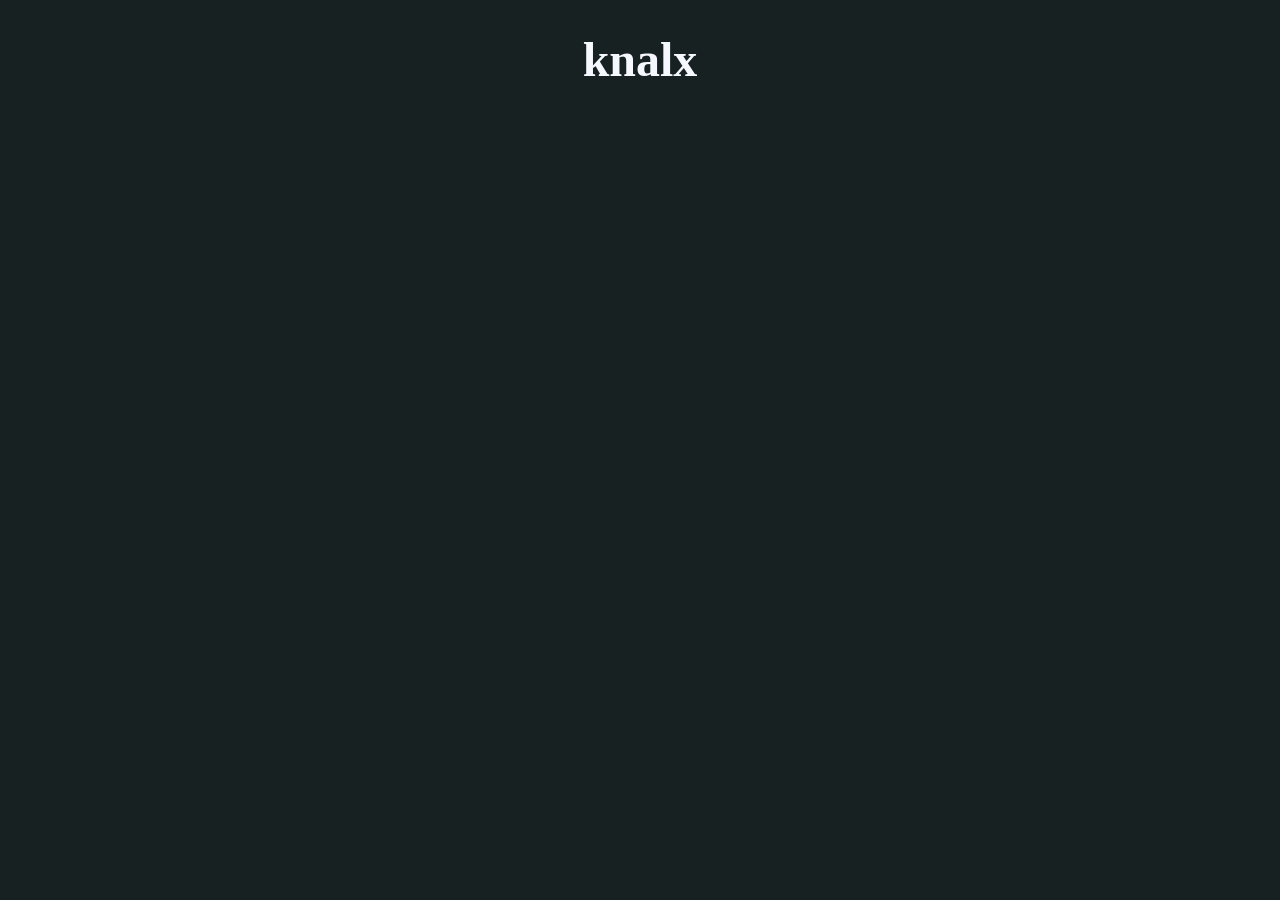
==== index.html @ 8610b1f1 "initial page" ====
<!doctype html>

<html lang="en">
<head>
  <meta charset="utf-8">
  
  <title>Knalx</title>
  <link rel="stylesheet" href="css/styles.css">

</head>

<body>
  <h1 class=center>knalx</h1>  
</body>
</html>
---- css/styles.css ----
h1.center {    
    text-align: center;
    color: #F6F8FF;    
    font-size: 300%;
}

body {
    background-color: #172121;
}
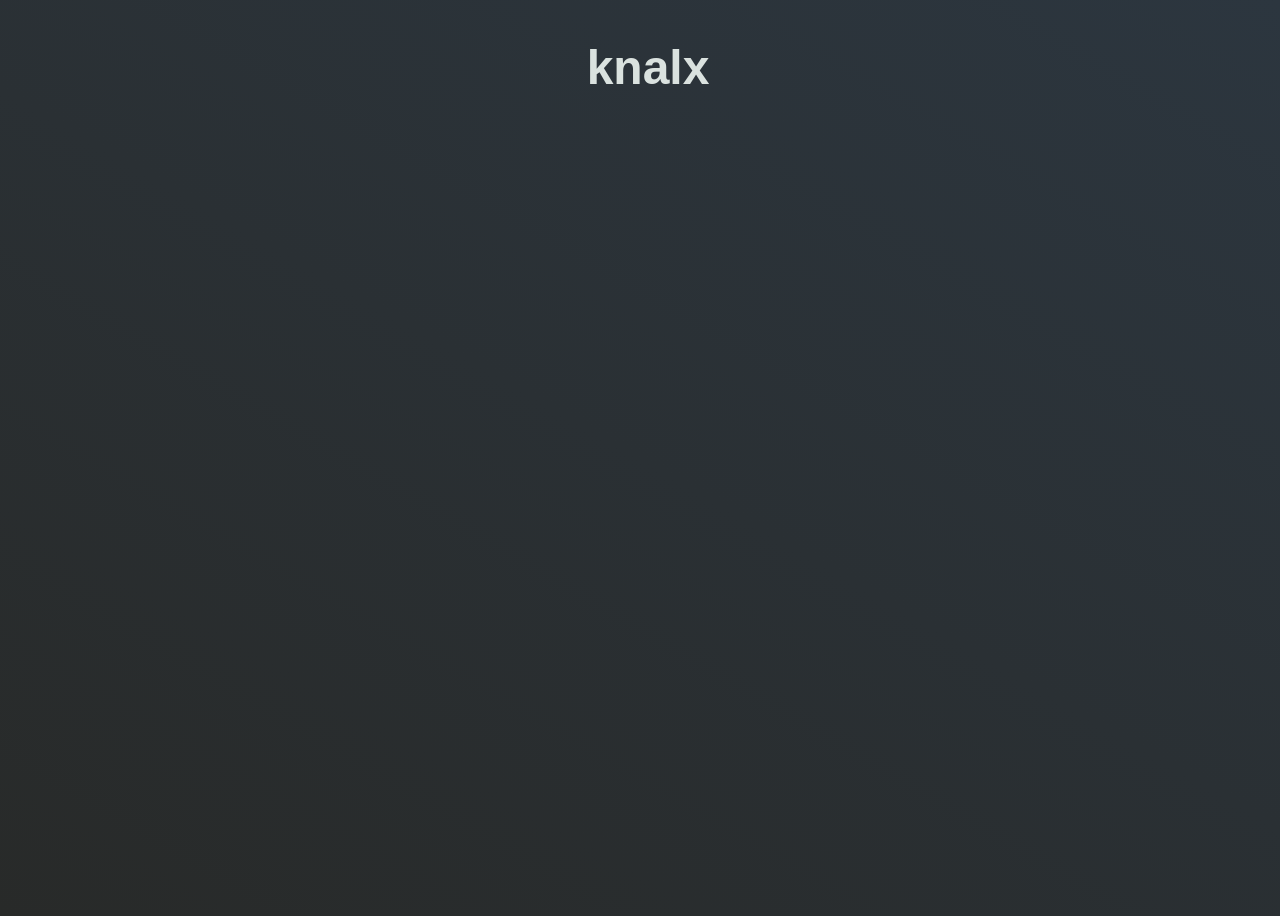
==== commit f9dd841d: "update style" ====
--- a/index.html
+++ b/index.html
@@ -1,15 +1,13 @@
 <!doctype html>
 
 <html lang="en">
-<head>
-  <meta charset="utf-8">
-  
-  <title>Knalx</title>
-  <link rel="stylesheet" href="css/styles.css">
+    <head>
+        <meta charset="utf-8">
+        <title>Knalx</title>
+        <link rel="stylesheet" href="css/styles.css">
+    </head>
 
-</head>
-
-<body>
-  <h1 class=center>knalx</h1>  
-</body>
-</html>+    <body>
+        <h1 class="center">knalx</h1>        
+    </body>
+</html>
--- a/css/styles.css
+++ b/css/styles.css
@@ -1,9 +1,15 @@
 h1.center {    
     text-align: center;
-    color: #F6F8FF;    
+    color: #DAE2DF;    
     font-size: 300%;
+    font-family: 'Lucida Sans', 'Lucida Sans Regular', 'Lucida Grande', 'Lucida Sans Unicode', Geneva, Verdana, sans-serif
 }
 
-body {
-    background-color: #172121;
+body {    
+    width: 100vw;
+    height: 100vh;
+    background: linear-gradient(30deg, #282A29, #2C363F);        
+    display: flex;
+    align-items: top;
+    justify-content: center;     
 }
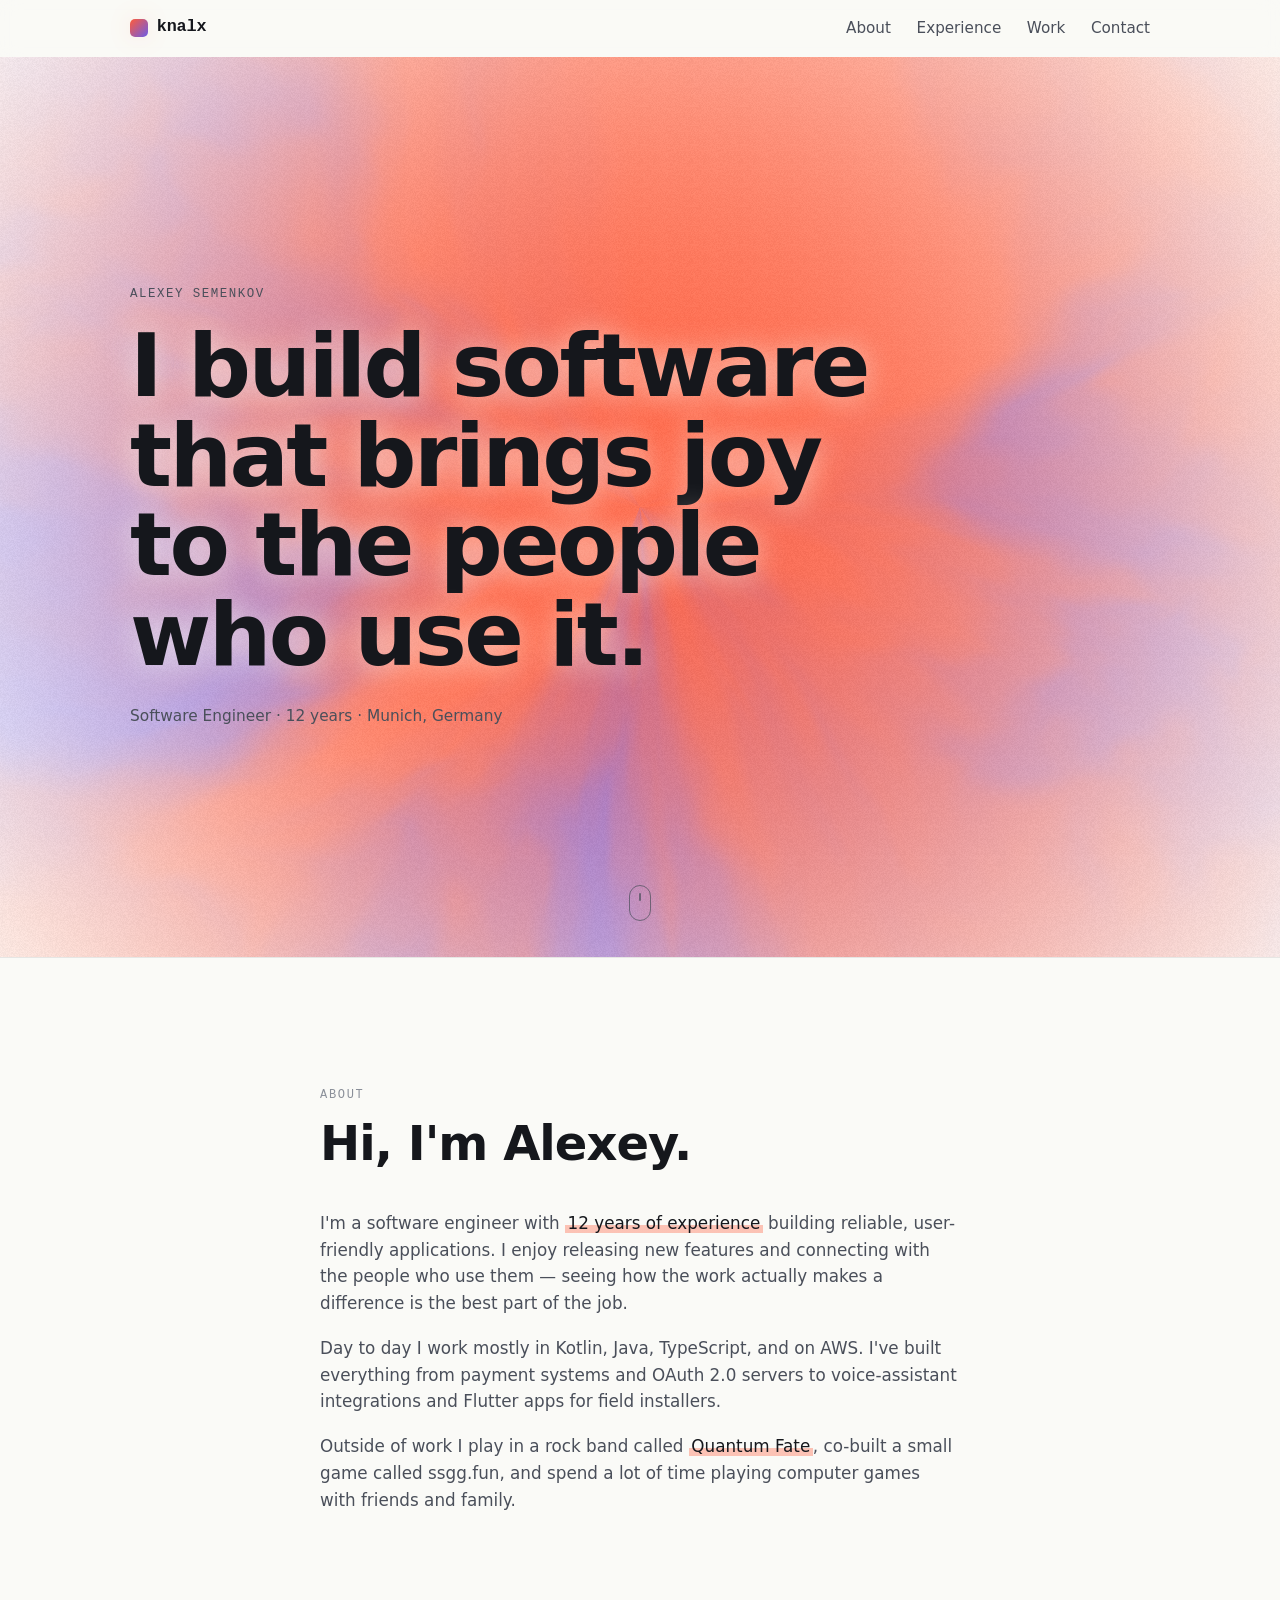
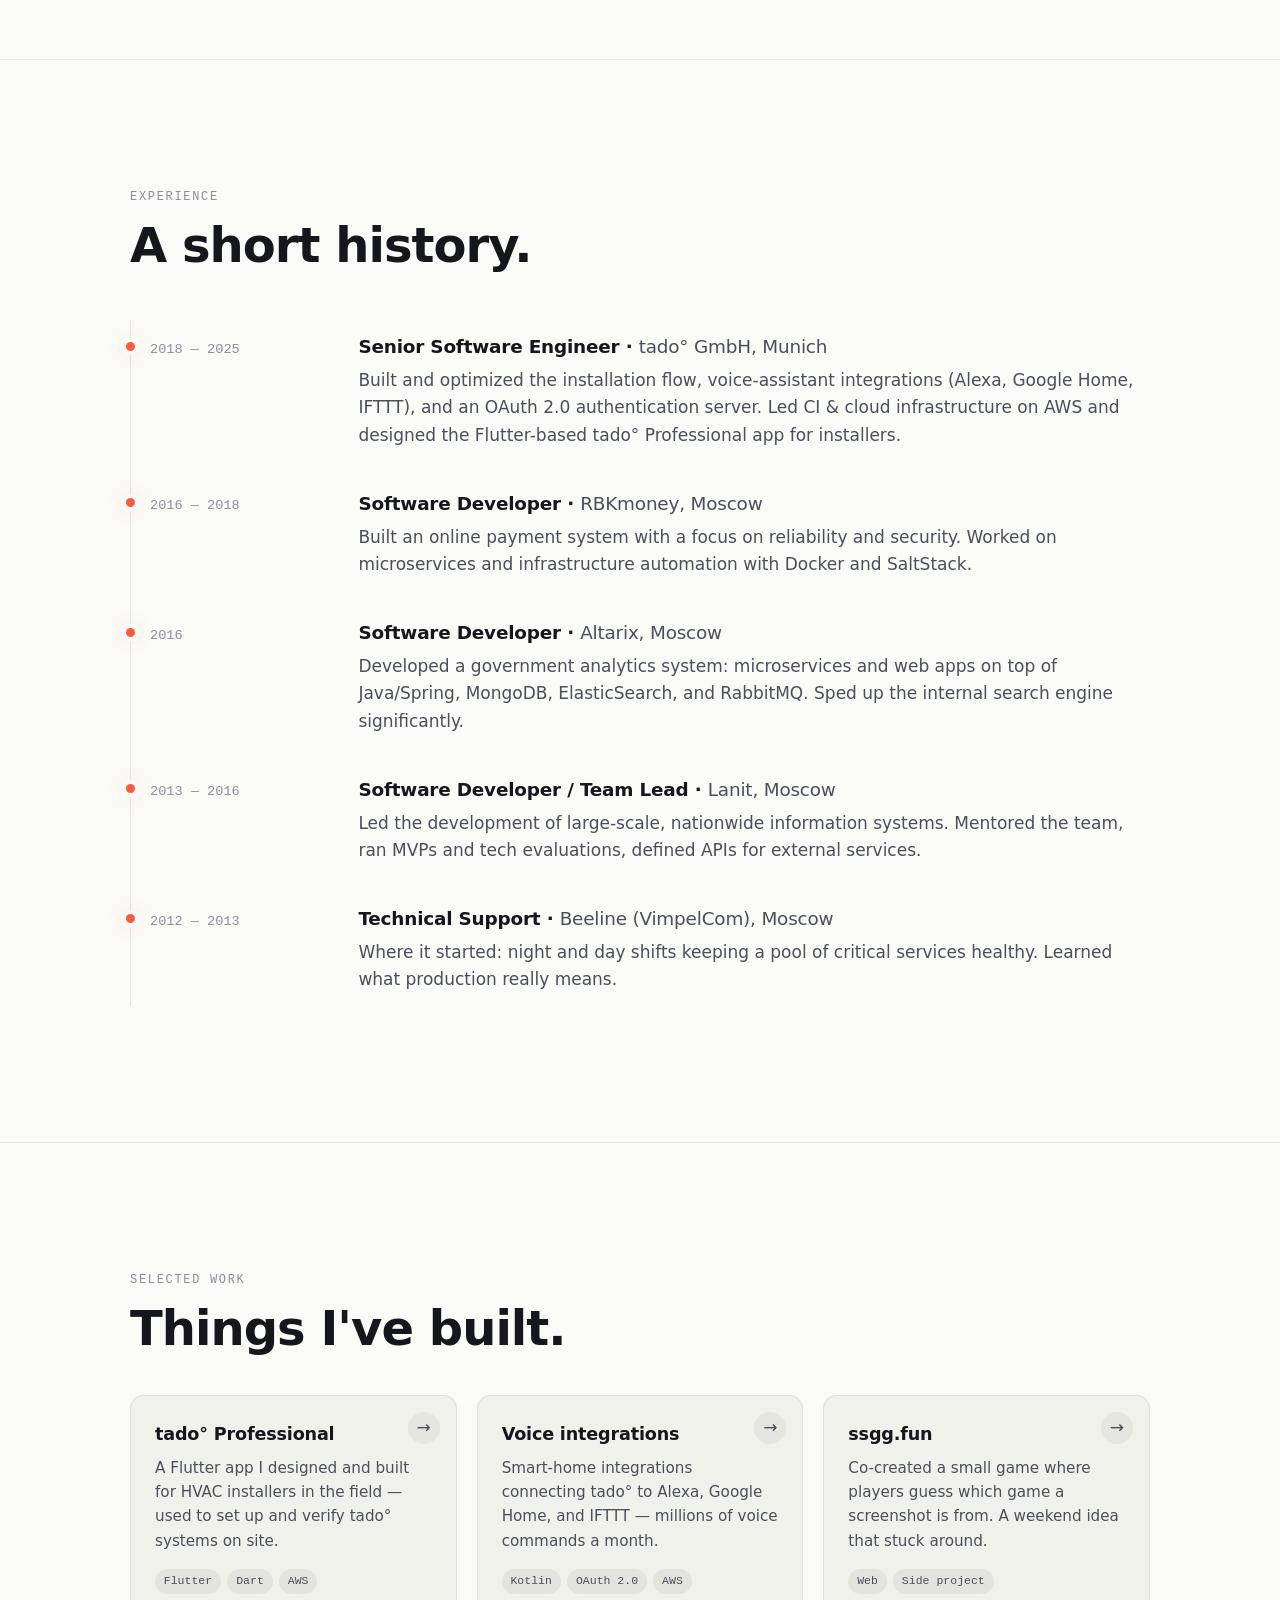
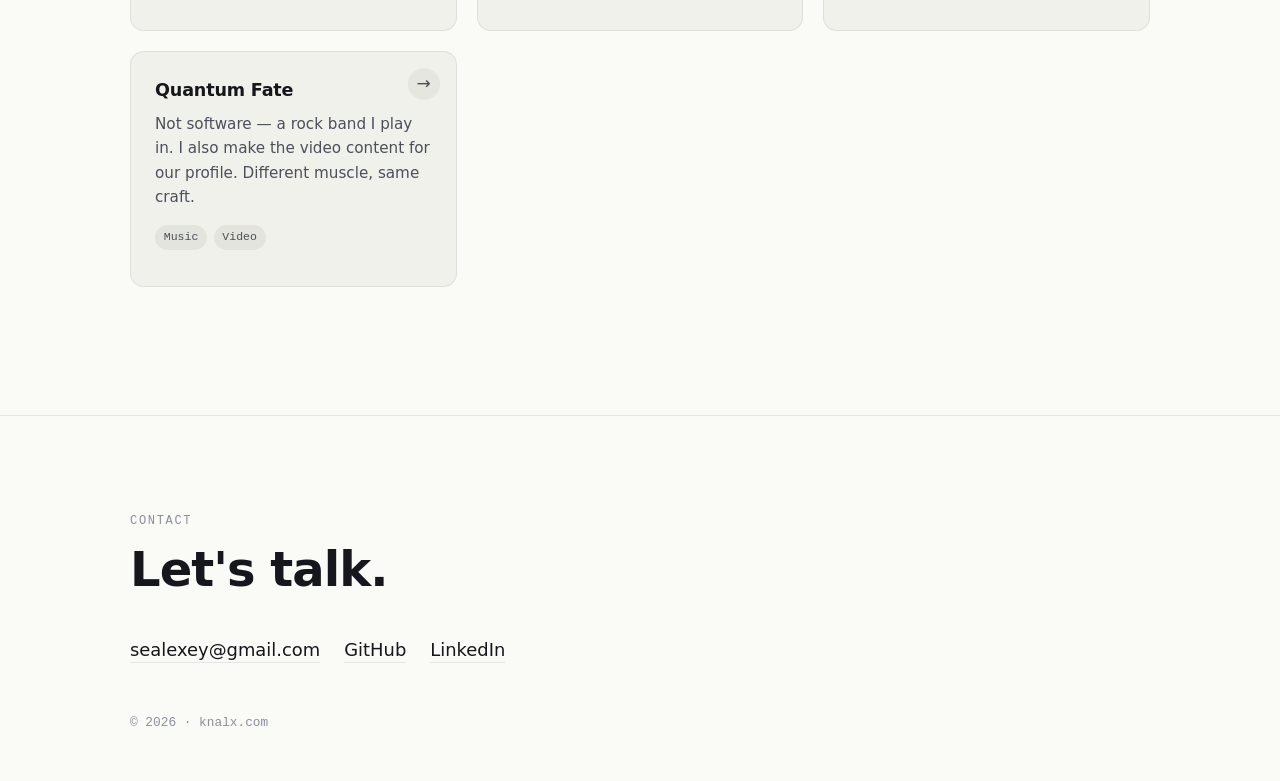
==== commit 1be16b9f: "rebuild site: WebGL hero, real content from CV Replace the placeholder index.html with a single-page" ====
--- a/index.html
+++ b/index.html
@@ -1,13 +1,232 @@
 <!doctype html>
-
 <html lang="en">
-    <head>
-        <meta charset="utf-8">
-        <title>Knalx</title>
-        <link rel="stylesheet" href="css/styles.css">
-    </head>
-
-    <body>
-        <h1 class="center">knalx</h1>        
-    </body>
+  <head>
+    <meta charset="utf-8" />
+    <meta name="viewport" content="width=device-width, initial-scale=1, viewport-fit=cover" />
+    <meta name="color-scheme" content="dark light" />
+    <meta name="theme-color" content="#0b0d12" media="(prefers-color-scheme: dark)" />
+    <meta name="theme-color" content="#fafaf7" media="(prefers-color-scheme: light)" />
+
+    <title>Alexey Semenkov — Software Engineer</title>
+    <meta name="description" content="Software Engineer based in Munich. 12 years building reliable, user-friendly products in Kotlin, Java, TypeScript, and AWS." />
+
+    <link rel="icon" type="image/svg+xml" href="/favicon.svg" />
+    <link rel="stylesheet" href="/styles.css" />
+  </head>
+
+  <body>
+    <a class="skip" href="#about">Skip to content</a>
+
+    <header class="site-header" id="top">
+      <nav aria-label="Primary">
+        <a class="brand" href="#top" aria-label="knalx home">
+          <span class="brand__mark" aria-hidden="true"></span>
+          <span class="brand__word">knalx</span>
+        </a>
+        <ul class="nav">
+          <li><a href="#about">About</a></li>
+          <li><a href="#experience">Experience</a></li>
+          <li><a href="#work">Work</a></li>
+          <li><a href="#contact">Contact</a></li>
+        </ul>
+      </nav>
+    </header>
+
+    <main>
+      <section id="hero" class="hero" aria-label="Intro">
+        <canvas id="hero-gl" aria-hidden="true"></canvas>
+        <div class="hero__fallback" aria-hidden="true"></div>
+
+        <div class="hero__inner">
+          <p class="hero__eyebrow">Alexey Semenkov</p>
+          <h1 class="hero__title">
+            I build software<br />
+            that brings joy<br />
+            to the people<br />
+            who use&nbsp;it.
+          </h1>
+          <p class="hero__sub">Software Engineer · 12 years · Munich, Germany</p>
+        </div>
+
+        <a class="hero__cue" href="#about" aria-label="Scroll to about">
+          <span></span>
+        </a>
+      </section>
+
+      <section id="about" class="section section--about reveal">
+        <div class="container container--narrow">
+          <p class="section__kicker">About</p>
+          <h2 class="section__title">Hi, I'm Alexey.</h2>
+          <div class="prose">
+            <p>
+              I'm a software engineer with
+              <em>12 years of experience</em> building reliable,
+              user-friendly applications. I enjoy releasing new features
+              and connecting with the people who use them — seeing how the
+              work actually makes a difference is the best part of the job.
+            </p>
+            <p>
+              Day to day I work mostly in Kotlin, Java, TypeScript, and on
+              AWS. I've built everything from payment systems and OAuth 2.0
+              servers to voice-assistant integrations and Flutter apps for
+              field installers.
+            </p>
+            <p>
+              Outside of work I play in a rock band called
+              <em>Quantum Fate</em>, co-built a small game called
+              <a href="https://ssgg.fun" rel="noopener">ssgg.fun</a>, and
+              spend a lot of time playing computer games with friends and
+              family.
+            </p>
+          </div>
+        </div>
+      </section>
+
+      <section id="experience" class="section section--experience reveal">
+        <div class="container">
+          <p class="section__kicker">Experience</p>
+          <h2 class="section__title">A short history.</h2>
+
+          <ol class="timeline">
+            <li class="timeline__item">
+              <div class="timeline__when">2018 — 2025</div>
+              <div class="timeline__what">
+                <h3>Senior Software Engineer · <span>tado° GmbH, Munich</span></h3>
+                <p>
+                  Built and optimized the installation flow, voice-assistant
+                  integrations (Alexa, Google Home, IFTTT), and an OAuth 2.0
+                  authentication server. Led CI &amp; cloud infrastructure on
+                  AWS and designed the Flutter-based tado° Professional app
+                  for installers.
+                </p>
+              </div>
+            </li>
+            <li class="timeline__item">
+              <div class="timeline__when">2016 — 2018</div>
+              <div class="timeline__what">
+                <h3>Software Developer · <span>RBKmoney, Moscow</span></h3>
+                <p>
+                  Built an online payment system with a focus on reliability
+                  and security. Worked on microservices and infrastructure
+                  automation with Docker and SaltStack.
+                </p>
+              </div>
+            </li>
+            <li class="timeline__item">
+              <div class="timeline__when">2016</div>
+              <div class="timeline__what">
+                <h3>Software Developer · <span>Altarix, Moscow</span></h3>
+                <p>
+                  Developed a government analytics system: microservices
+                  and web apps on top of Java/Spring, MongoDB, ElasticSearch,
+                  and RabbitMQ. Sped up the internal search engine
+                  significantly.
+                </p>
+              </div>
+            </li>
+            <li class="timeline__item">
+              <div class="timeline__when">2013 — 2016</div>
+              <div class="timeline__what">
+                <h3>Software Developer / Team Lead · <span>Lanit, Moscow</span></h3>
+                <p>
+                  Led the development of large-scale, nationwide information
+                  systems. Mentored the team, ran MVPs and tech evaluations,
+                  defined APIs for external services.
+                </p>
+              </div>
+            </li>
+            <li class="timeline__item">
+              <div class="timeline__when">2012 — 2013</div>
+              <div class="timeline__what">
+                <h3>Technical Support · <span>Beeline (VimpelCom), Moscow</span></h3>
+                <p>
+                  Where it started: night and day shifts keeping a pool of
+                  critical services healthy. Learned what production really
+                  means.
+                </p>
+              </div>
+            </li>
+          </ol>
+        </div>
+      </section>
+
+      <section id="work" class="section section--work reveal">
+        <div class="container">
+          <p class="section__kicker">Selected work</p>
+          <h2 class="section__title">Things I've built.</h2>
+
+          <ul class="cards">
+            <li class="card">
+              <h3 class="card__title">tado° Professional</h3>
+              <p class="card__pitch">
+                A Flutter app I designed and built for HVAC installers in
+                the field — used to set up and verify tado° systems on site.
+              </p>
+              <ul class="chips">
+                <li>Flutter</li>
+                <li>Dart</li>
+                <li>AWS</li>
+              </ul>
+              <span class="card__link" aria-hidden="true">→</span>
+            </li>
+            <li class="card">
+              <h3 class="card__title">Voice integrations</h3>
+              <p class="card__pitch">
+                Smart-home integrations connecting tado° to Alexa, Google
+                Home, and IFTTT — millions of voice commands a month.
+              </p>
+              <ul class="chips">
+                <li>Kotlin</li>
+                <li>OAuth 2.0</li>
+                <li>AWS</li>
+              </ul>
+              <span class="card__link" aria-hidden="true">→</span>
+            </li>
+            <li class="card">
+              <h3 class="card__title">ssgg.fun</h3>
+              <p class="card__pitch">
+                Co-created a small game where players guess which game a
+                screenshot is from. A weekend idea that stuck around.
+              </p>
+              <ul class="chips">
+                <li>Web</li>
+                <li>Side project</li>
+              </ul>
+              <a class="card__link" href="https://ssgg.fun" rel="noopener" aria-label="Open ssgg.fun">→</a>
+            </li>
+            <li class="card">
+              <h3 class="card__title">Quantum Fate</h3>
+              <p class="card__pitch">
+                Not software — a rock band I play in. I also make the
+                video content for our profile. Different muscle, same craft.
+              </p>
+              <ul class="chips">
+                <li>Music</li>
+                <li>Video</li>
+              </ul>
+              <a class="card__link" href="https://quantumfate.com" rel="noopener" aria-label="Open quantumfate.com">→</a>
+            </li>
+          </ul>
+        </div>
+      </section>
+    </main>
+
+    <footer id="contact" class="site-footer reveal">
+      <div class="container">
+        <p class="footer__kicker">Contact</p>
+        <h2 class="footer__title">Let's talk.</h2>
+
+        <ul class="links">
+          <li><a href="mailto:sealexey@gmail.com">sealexey@gmail.com</a></li>
+          <li><a href="https://github.com/knalx" rel="me noopener">GitHub</a></li>
+          <li><a href="https://linkedin.com/in/alexey-semenkov" rel="me noopener">LinkedIn</a></li>
+        </ul>
+
+        <p class="footer__fine">© <span id="year"></span> · knalx.com</p>
+      </div>
+    </footer>
+
+    <script src="/hero.js" defer></script>
+    <script src="/main.js" defer></script>
+  </body>
 </html>
--- a/styles.css
+++ b/styles.css
@@ -0,0 +1,544 @@
+:root {
+  --bg: #0b0d12;
+  --bg-soft: #11141b;
+  --fg: #eef0f4;
+  --fg-soft: #a8aebb;
+  --fg-mute: #6b7180;
+  --line: rgba(255, 255, 255, 0.08);
+  --accent-a: #ff5b3a;
+  --accent-b: #6c5ce7;
+  --max: 1100px;
+  --max-narrow: 720px;
+  --radius: 14px;
+  --pad: clamp(1.25rem, 4vw, 2.5rem);
+
+  --font-sans: ui-sans-serif, system-ui, -apple-system, "Segoe UI", Roboto,
+    "Helvetica Neue", Arial, sans-serif;
+  --font-mono: ui-monospace, SFMono-Regular, Menlo, Consolas, monospace;
+  --font-display: var(--font-sans);
+}
+
+@media (prefers-color-scheme: light) {
+  :root {
+    --bg: #fafaf7;
+    --bg-soft: #f1f1ec;
+    --fg: #15171c;
+    --fg-soft: #4a4f5a;
+    --fg-mute: #8a8f99;
+    --line: rgba(0, 0, 0, 0.08);
+  }
+}
+
+* {
+  box-sizing: border-box;
+}
+
+html {
+  scroll-behavior: smooth;
+}
+
+@media (prefers-reduced-motion: reduce) {
+  html {
+    scroll-behavior: auto;
+  }
+  *,
+  *::before,
+  *::after {
+    animation-duration: 0.001ms !important;
+    animation-iteration-count: 1 !important;
+    transition-duration: 0.001ms !important;
+  }
+}
+
+body {
+  margin: 0;
+  background: var(--bg);
+  color: var(--fg);
+  font-family: var(--font-sans);
+  font-size: clamp(15px, 1vw + 0.4rem, 17px);
+  line-height: 1.6;
+  -webkit-font-smoothing: antialiased;
+  text-rendering: optimizeLegibility;
+}
+
+img,
+svg,
+canvas {
+  display: block;
+  max-width: 100%;
+}
+
+a {
+  color: inherit;
+  text-decoration: none;
+  transition: color 0.2s ease, opacity 0.2s ease;
+}
+
+a:hover {
+  color: var(--accent-a);
+}
+
+.skip {
+  position: absolute;
+  left: -9999px;
+  top: 0;
+}
+.skip:focus {
+  left: 1rem;
+  top: 1rem;
+  background: var(--fg);
+  color: var(--bg);
+  padding: 0.5rem 0.75rem;
+  border-radius: 6px;
+  z-index: 1000;
+}
+
+/* ---------- Header ---------- */
+.site-header {
+  position: sticky;
+  top: 0;
+  z-index: 50;
+  backdrop-filter: saturate(160%) blur(10px);
+  -webkit-backdrop-filter: saturate(160%) blur(10px);
+  background: color-mix(in oklab, var(--bg) 70%, transparent);
+  border-bottom: 1px solid transparent;
+  transition: border-color 0.3s ease, background 0.3s ease;
+}
+
+.site-header.is-scrolled {
+  border-bottom-color: var(--line);
+}
+
+.site-header nav {
+  max-width: var(--max);
+  margin: 0 auto;
+  padding: 0.9rem var(--pad);
+  display: flex;
+  align-items: center;
+  justify-content: space-between;
+  gap: 1rem;
+}
+
+.brand {
+  display: inline-flex;
+  align-items: center;
+  gap: 0.55rem;
+  font-weight: 600;
+  letter-spacing: -0.01em;
+  font-size: 1.05rem;
+}
+
+.brand__mark {
+  width: 18px;
+  height: 18px;
+  border-radius: 5px;
+  background: linear-gradient(135deg, var(--accent-a), var(--accent-b));
+  box-shadow: 0 0 24px -6px var(--accent-a);
+}
+
+.brand__word {
+  font-family: var(--font-mono);
+}
+
+.nav {
+  display: flex;
+  gap: clamp(0.75rem, 2vw, 1.6rem);
+  list-style: none;
+  margin: 0;
+  padding: 0;
+  font-size: 0.95rem;
+  color: var(--fg-soft);
+}
+
+.nav a {
+  position: relative;
+  padding: 0.25rem 0;
+}
+
+.nav a::after {
+  content: "";
+  position: absolute;
+  left: 0;
+  right: 100%;
+  bottom: -2px;
+  height: 1px;
+  background: currentColor;
+  transition: right 0.25s ease;
+}
+
+.nav a:hover::after {
+  right: 0;
+}
+
+/* ---------- Hero ---------- */
+.hero {
+  position: relative;
+  height: 100svh;
+  min-height: 560px;
+  overflow: hidden;
+  display: flex;
+  align-items: center;
+}
+
+#hero-gl,
+.hero__fallback {
+  position: absolute;
+  inset: 0;
+  width: 100%;
+  height: 100%;
+  z-index: 0;
+}
+
+.hero__fallback {
+  background:
+    radial-gradient(60% 60% at 30% 30%, color-mix(in oklab, var(--accent-b) 55%, transparent), transparent 70%),
+    radial-gradient(50% 50% at 70% 70%, color-mix(in oklab, var(--accent-a) 55%, transparent), transparent 70%),
+    var(--bg);
+  filter: saturate(115%);
+  animation: drift 24s ease-in-out infinite alternate;
+  opacity: 0;
+  transition: opacity 0.4s ease;
+}
+
+.hero.no-gl .hero__fallback {
+  opacity: 1;
+}
+
+@keyframes drift {
+  from {
+    transform: translate3d(-2%, -1%, 0) scale(1.05);
+  }
+  to {
+    transform: translate3d(2%, 1%, 0) scale(1.1);
+  }
+}
+
+.hero__inner {
+  position: relative;
+  z-index: 2;
+  max-width: var(--max);
+  width: 100%;
+  margin: 0 auto;
+  padding: 0 var(--pad);
+}
+
+.hero__eyebrow {
+  font-family: var(--font-mono);
+  text-transform: uppercase;
+  letter-spacing: 0.12em;
+  font-size: 0.78rem;
+  color: var(--fg-soft);
+  margin: 0 0 1rem;
+}
+
+.hero__title {
+  font-family: var(--font-display);
+  font-weight: 700;
+  font-size: clamp(2.4rem, 7vw, 5.5rem);
+  line-height: 1.02;
+  letter-spacing: -0.03em;
+  margin: 0 0 1.5rem;
+  max-width: 18ch;
+  text-shadow: 0 2px 30px color-mix(in oklab, var(--bg) 65%, transparent);
+}
+
+.hero__sub {
+  font-size: clamp(0.95rem, 1.2vw, 1.1rem);
+  color: var(--fg-soft);
+  margin: 0;
+}
+
+.hero__cue {
+  position: absolute;
+  z-index: 2;
+  left: 50%;
+  bottom: 2.2rem;
+  width: 22px;
+  height: 36px;
+  border: 1px solid var(--fg-soft);
+  border-radius: 12px;
+  transform: translateX(-50%);
+  opacity: 0.7;
+}
+
+.hero__cue span {
+  position: absolute;
+  left: 50%;
+  top: 7px;
+  width: 2px;
+  height: 8px;
+  background: var(--fg-soft);
+  border-radius: 1px;
+  transform: translateX(-50%);
+  animation: cue 1.6s ease-in-out infinite;
+}
+
+@keyframes cue {
+  0%,
+  100% {
+    transform: translate(-50%, 0);
+    opacity: 1;
+  }
+  50% {
+    transform: translate(-50%, 10px);
+    opacity: 0.2;
+  }
+}
+
+/* ---------- Sections ---------- */
+.section {
+  padding: clamp(4rem, 10vw, 8rem) 0;
+  border-top: 1px solid var(--line);
+}
+
+.container {
+  max-width: var(--max);
+  margin: 0 auto;
+  padding: 0 var(--pad);
+}
+
+.container--narrow {
+  max-width: var(--max-narrow);
+}
+
+.section__kicker,
+.footer__kicker {
+  font-family: var(--font-mono);
+  text-transform: uppercase;
+  letter-spacing: 0.14em;
+  font-size: 0.75rem;
+  color: var(--fg-mute);
+  margin: 0 0 0.75rem;
+}
+
+.section__title,
+.footer__title {
+  font-family: var(--font-display);
+  font-weight: 700;
+  font-size: clamp(1.9rem, 4vw, 3rem);
+  letter-spacing: -0.02em;
+  line-height: 1.1;
+  margin: 0 0 2.5rem;
+}
+
+.prose p {
+  font-size: clamp(1.05rem, 1.3vw, 1.2rem);
+  color: var(--fg-soft);
+  margin: 0 0 1.1rem;
+}
+
+.prose em {
+  color: var(--fg);
+  font-style: normal;
+  background: linear-gradient(180deg, transparent 60%, color-mix(in oklab, var(--accent-a) 35%, transparent) 60%);
+  padding: 0 0.15em;
+}
+
+/* ---------- Timeline ---------- */
+.timeline {
+  list-style: none;
+  margin: 0;
+  padding: 0;
+  position: relative;
+}
+
+.timeline::before {
+  content: "";
+  position: absolute;
+  left: 0;
+  top: 0.5rem;
+  bottom: 0.5rem;
+  width: 1px;
+  background: var(--line);
+}
+
+.timeline__item {
+  display: grid;
+  grid-template-columns: clamp(110px, 18%, 170px) 1fr;
+  gap: clamp(1rem, 3vw, 2.5rem);
+  padding: 1.25rem 0 1.25rem 1.25rem;
+  position: relative;
+}
+
+.timeline__item::before {
+  content: "";
+  position: absolute;
+  left: -4px;
+  top: 1.85rem;
+  width: 9px;
+  height: 9px;
+  border-radius: 50%;
+  background: var(--accent-a);
+  box-shadow: 0 0 0 4px var(--bg), 0 0 18px -2px var(--accent-a);
+}
+
+.timeline__when {
+  font-family: var(--font-mono);
+  color: var(--fg-mute);
+  font-size: 0.85rem;
+  padding-top: 0.4rem;
+}
+
+.timeline__what h3 {
+  margin: 0 0 0.35rem;
+  font-size: 1.15rem;
+  letter-spacing: -0.01em;
+}
+
+.timeline__what h3 span {
+  color: var(--fg-soft);
+  font-weight: 500;
+}
+
+.timeline__what p {
+  margin: 0;
+  color: var(--fg-soft);
+}
+
+/* ---------- Project cards ---------- */
+.cards {
+  list-style: none;
+  padding: 0;
+  margin: 0;
+  display: grid;
+  grid-template-columns: repeat(auto-fit, minmax(260px, 1fr));
+  gap: clamp(0.8rem, 2vw, 1.25rem);
+}
+
+.card {
+  position: relative;
+  padding: 1.5rem 1.5rem 1.25rem;
+  background: var(--bg-soft);
+  border: 1px solid var(--line);
+  border-radius: var(--radius);
+  overflow: hidden;
+  isolation: isolate;
+  transition: transform 0.35s ease, border-color 0.35s ease;
+}
+
+.card::before {
+  content: "";
+  position: absolute;
+  inset: 0;
+  background: radial-gradient(
+    400px circle at var(--mx, 50%) var(--my, 0%),
+    color-mix(in oklab, var(--accent-a) 22%, transparent),
+    transparent 60%
+  );
+  opacity: 0;
+  transition: opacity 0.3s ease;
+  z-index: -1;
+  pointer-events: none;
+}
+
+.card:hover {
+  transform: translateY(-2px);
+  border-color: color-mix(in oklab, var(--accent-a) 50%, var(--line));
+}
+
+.card:hover::before {
+  opacity: 1;
+}
+
+.card__title {
+  margin: 0 0 0.5rem;
+  font-size: 1.1rem;
+  letter-spacing: -0.01em;
+}
+
+.card__pitch {
+  margin: 0 0 1rem;
+  color: var(--fg-soft);
+  font-size: 0.95rem;
+}
+
+.chips {
+  list-style: none;
+  margin: 0 0 1rem;
+  padding: 0;
+  display: flex;
+  flex-wrap: wrap;
+  gap: 0.4rem;
+  font-family: var(--font-mono);
+  font-size: 0.72rem;
+}
+
+.chips li {
+  padding: 0.2rem 0.55rem;
+  border-radius: 999px;
+  background: color-mix(in oklab, var(--fg) 6%, transparent);
+  color: var(--fg-soft);
+}
+
+.card__link {
+  position: absolute;
+  right: 1rem;
+  top: 1rem;
+  width: 32px;
+  height: 32px;
+  display: inline-flex;
+  align-items: center;
+  justify-content: center;
+  border-radius: 50%;
+  color: var(--fg-soft);
+  background: color-mix(in oklab, var(--fg) 5%, transparent);
+  transition: background 0.2s ease, color 0.2s ease, transform 0.2s ease;
+}
+
+.card__link:hover {
+  color: var(--bg);
+  background: var(--accent-a);
+  transform: translate(2px, -2px);
+}
+
+/* ---------- Footer ---------- */
+.site-footer {
+  border-top: 1px solid var(--line);
+  padding: clamp(3rem, 8vw, 6rem) 0 3rem;
+}
+
+.links {
+  list-style: none;
+  padding: 0;
+  margin: 0 0 3rem;
+  display: flex;
+  flex-wrap: wrap;
+  gap: 1.5rem;
+  font-size: clamp(1.05rem, 1.4vw, 1.25rem);
+}
+
+.links a {
+  border-bottom: 1px solid var(--line);
+  padding-bottom: 2px;
+}
+
+.footer__fine {
+  font-family: var(--font-mono);
+  color: var(--fg-mute);
+  font-size: 0.8rem;
+  margin: 0;
+}
+
+/* ---------- Reveal animation ---------- */
+.reveal {
+  opacity: 0;
+  transform: translateY(18px);
+  transition: opacity 0.7s ease, transform 0.7s ease;
+}
+
+.reveal.is-in {
+  opacity: 1;
+  transform: none;
+}
+
+@media (prefers-reduced-motion: reduce) {
+  .reveal {
+    opacity: 1;
+    transform: none;
+    transition: none;
+  }
+  .hero__fallback,
+  .hero__cue span {
+    animation: none;
+  }
+}
